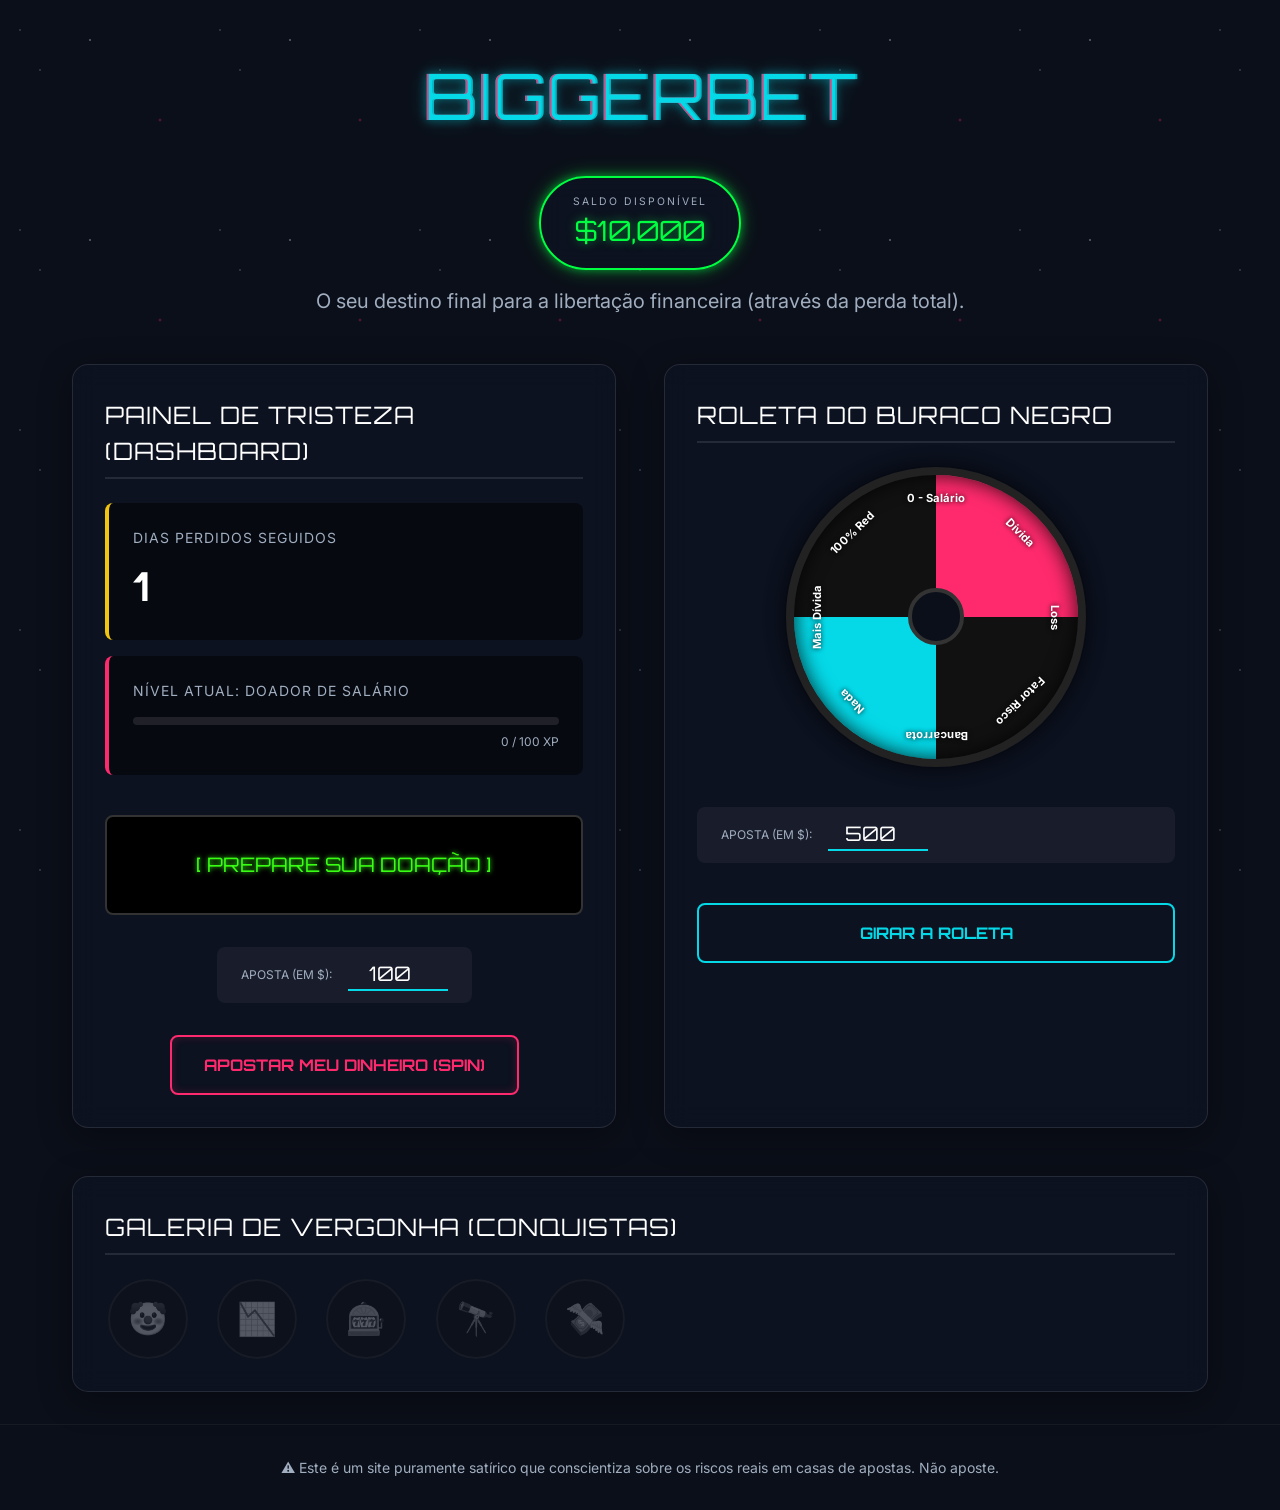
==== BiggerBet/index.html @ 5c7efc63 "projeto criado" ====
<title>BIGGERBET | Onde você perde seu dinheiro na velocidade da luz</title>
    
    <!-- Meta tags for SEO & Theme -->
    <meta name="description" content="Bem-vindo ao Cassino Intergaláctico, o site satírico em que você pode simular a evaporação do seu salário enquanto viaja na velocidade da luz. Sem chances de ganho, 100% loss.">
    <meta name="theme-color" content="#0b0f19">

    <!-- Fonts: Inter and Orbitron for sci-fi look -->
    <link rel="preconnect" href="https://fonts.googleapis.com">
    <link rel="preconnect" href="https://fonts.gstatic.com" crossorigin>
    <link href="https://fonts.googleapis.com/css2?family=Inter:wght@400;500;700&family=Orbitron:wght@500;700;900&display=swap" rel="stylesheet">
    
    <!-- Stylesheets -->
    <link rel="stylesheet" href="css/reset.css">
    <link rel="stylesheet" href="css/base.css">
    <link rel="stylesheet" href="css/layout.css">
    <link rel="stylesheet" href="css/components.css">
</head>
<body>
    <div class="starfield"></div>

    <header class="app-header">
        <div class="logo-container">
            <h1 class="glitch-text" data-text="BIGGERBET">BIGGERBET</h1>
            <div class="wallet-badge glass" id="wallet-badge">
                <span class="wallet-label">SALDO DISPONÍVEL</span>
                <span class="wallet-value" id="wallet-balance">$10,000</span>
            </div>
        </div>
        <p class="tagline">O seu destino final para a libertação financeira (através da perda total).</p>
    </header>

    <main class="container">
        <!-- 1. Neon-Lit Slot-Machine Dashboard -->
        <section class="panel glass slot-panel" id="dashboard">
            <header class="panel-header">
                <h2>Painel de Tristeza (Dashboard)</h2>
            </header>
            <div class="stats-container">
                <div class="stat-box neon-border warning">
                    <span class="stat-label">Dias Perdidos Seguidos</span>
                    <span class="stat-value" id="days-lost-counter">0</span>
                </div>
                <div class="stat-box neon-border danger">
                    <span class="stat-label">Nível Atual: <span id="user-level-name">Doador de Salário</span></span>
                    <div class="xp-bar-container">
                        <div class="xp-bar-fill" id="xp-bar-fill"></div>
                    </div>
                    <span class="xp-text" id="xp-text">0 / 100 XP</span>
                </div>
            </div>
            <div class="slot-machine">
                <div class="slot-display" id="slot-display">
                    [ PREPARE SUA DOAÇÃO ]
                </div>
                <div class="bet-controls">
                    <label for="slot-bet">Aposta (em $):</label>
                    <input type="number" id="slot-bet" value="100" min="1" step="10">
                </div>
                <button class="btn btn-primary btn-glitch" id="btn-spin-slot">
                    <span class="btn-text">APOSTAR MEU DINHEIRO (Spin)</span>
                </button>
            </div>
        </section>

        <!-- 2. Galactic Roulette Table -->
        <section class="panel glass roulette-panel" id="roulette">
            <header class="panel-header">
                <h2>Roleta do Buraco Negro</h2>
            </header>
            <div class="roulette-container">
                <div class="roulette-wheel" id="roulette-wheel">
                    <div class="center-hole"></div>
                    <!-- Segments will be rendered via CSS/JS -->
                </div>
                <div class="roulette-tooltip" id="roulette-tooltip">
                    Gire para descobrir como se endividar mais!
                </div>
            </div>
            <div class="bet-controls">
                <label for="roulette-bet">Aposta (em $):</label>
                <input type="number" id="roulette-bet" value="500" min="1" step="50">
            </div>
            <button class="btn btn-secondary btn-glow" id="btn-spin-roulette">
                <span class="btn-text">GIRAR A ROLETA</span>
            </button>
        </section>

        <!-- 3. Interstellar Achievement Wall -->
        <section class="panel glass achievements-panel" id="achievements">
            <header class="panel-header">
                <h2>Galeria de Vergonha (Conquistas)</h2>
            </header>
            <div class="achievements-grid" id="achievements-grid">
                <!-- Achievement Medals will be dynamically injected here -->
            </div>
        </section>
    </main>

    <footer class="app-footer">
        <p>⚠️ Este é um site puramente satírico que conscientiza sobre os riscos reais em casas de apostas. Não aposte.</p>
    </footer>

    <!-- Scripts -->
    <script type="module" src="js/main.js"></script>
</body>
</html>
---- BiggerBet/css/base.css ----
/* base.css – Colors, Typography, Variables & Global Styles */

:root {
    /* Color Palette */
    --bg-dark: #0b0f19;
    --bg-dark-glass: rgba(14, 21, 37, 0.6);
    
    --neon-pink: #ff2a6d;
    --neon-cyan: #05d9e8;
    --neon-yellow: #f1c40f;
    --neon-green: #39ff14;
    --neon-money: #00ff41;
    
    --text-primary: #ffffff;
    --text-secondary: #a0aec0;
    
    /* Typography */
    --font-sans: 'Inter', system-ui, -apple-system, sans-serif;
    --font-display: 'Orbitron', sans-serif;
    
    /* Effects */
    --shadow-neon-pink: 0 0 10px rgba(255, 42, 109, 0.5), 0 0 20px rgba(255, 42, 109, 0.3);
    --shadow-neon-cyan: 0 0 10px rgba(5, 217, 232, 0.5), 0 0 20px rgba(5, 217, 232, 0.3);
    --shadow-neon-money: 0 0 10px rgba(0, 255, 65, 0.5), 0 0 20px rgba(0, 255, 65, 0.3);
    --transition-fast: 0.2s ease;
    --transition-medium: 0.4s ease;
}

body {
    font-family: var(--font-sans);
    color: var(--text-primary);
    background-color: var(--bg-dark);
    display: flex;
    flex-direction: column;
    min-height: 100vh;
    overflow-x: hidden;
    position: relative;
}

/* Animated Starfield Background */
body::before {
    content: '';
    position: fixed;
    top: 0; left: 0; width: 100%; height: 100%;
    background-image: 
        radial-gradient(1px 1px at 20px 30px, #ffffff, rgba(0,0,0,0)),
        radial-gradient(1px 1px at 40px 70px, #ffffff, rgba(0,0,0,0)),
        radial-gradient(1.5px 1.5px at 90px 40px, #ffffff, rgba(0,0,0,0)),
        radial-gradient(2px 2px at 160px 120px, rgba(255,42,109,0.8), rgba(0,0,0,0));
    background-repeat: repeat;
    background-size: 200px 200px;
    animation: stars 100s linear infinite;
    z-index: -1;
    opacity: 0.5;
}

@keyframes stars {
    0% { background-position: 0 0; }
    100% { background-position: -1000px 1000px; }
}

h1, h2, h3 {
    font-family: var(--font-display);
    letter-spacing: 1px;
    text-transform: uppercase;
}

/* Glassmorphism utility */
.glass {
    background: var(--bg-dark-glass);
    backdrop-filter: blur(12px);
    -webkit-backdrop-filter: blur(12px);
    border: 1px solid rgba(255, 255, 255, 0.1);
    box-shadow: 0 8px 32px 0 rgba(0, 0, 0, 0.37);
}
---- BiggerBet/css/layout.css ----
/* layout.css – Structure and Grid */

.container {
    max-width: 1200px;
    margin: 0 auto;
    padding: 2rem;
    display: grid;
    grid-template-columns: 1fr;
    gap: 3rem;
    flex: 1;
}

@media (min-width: 900px) {
    .container {
        grid-template-columns: 1fr 1fr;
        grid-template-areas: 
            "dash roulette"
            "achieve achieve";
    }
    
    #dashboard { grid-area: dash; }
    #roulette { grid-area: roulette; }
    #achievements { grid-area: achieve; }
}

.app-header {
    text-align: center;
    padding: 3rem 1rem 1rem;
}

.app-header h1 {
    font-size: clamp(2rem, 5vw, 4rem);
    color: var(--neon-cyan);
    margin-bottom: 0.5rem;
    text-shadow: var(--shadow-neon-cyan);
}

.app-header .tagline {
    color: var(--text-secondary);
    font-size: clamp(1rem, 2vw, 1.25rem);
}

.app-footer {
    text-align: center;
    padding: 2rem;
    color: var(--text-secondary);
    font-size: 0.875rem;
    border-top: 1px solid rgba(255, 255, 255, 0.05);
    margin-top: auto;
}

.panel {
    border-radius: 16px;
    padding: 2rem;
    display: flex;
    flex-direction: column;
    gap: 1.5rem;
}

.panel-header h2 {
    font-size: 1.5rem;
    color: var(--text-primary);
    border-bottom: 2px solid rgba(255, 255, 255, 0.1);
    padding-bottom: 0.5rem;
}
---- BiggerBet/css/components.css ----
/* components.css – Reusable UI Widgets */

/* 1. Glitch Text */
.glitch-text {
    position: relative;
    display: inline-block;
}

.glitch-text::before, .glitch-text::after {
    content: attr(data-text);
    position: absolute;
    top: 0;
    left: 0;
    width: 100%;
    height: 100%;
    opacity: 0.8;
}

.glitch-text::before {
    left: 2px;
    text-shadow: -2px 0 var(--neon-pink);
    clip: rect(24px, 550px, 90px, 0);
    animation: glitch-anim 3s infinite linear alternate-reverse;
}

.glitch-text::after {
    left: -2px;
    text-shadow: -2px 0 var(--neon-cyan);
    clip: rect(85px, 550px, 140px, 0);
    animation: glitch-anim 2.5s infinite linear alternate-reverse;
}

@keyframes glitch-anim {
    0% { clip: rect(10px, 9999px, 31px, 0); }
    5% { clip: rect(70px, 9999px, 73px, 0); }
    10% { clip: rect(24px, 9999px, 86px, 0); }
    15% { clip: rect(98px, 9999px, 100px, 0); }
    20% { clip: rect(32px, 9999px, 93px, 0); }
    25% { clip: rect(4px, 9999px, 97px, 0); }
    100% { clip: rect(4px, 9999px, 97px, 0); }
}

/* 2. Buttons */
.btn {
    padding: 1rem 2rem;
    font-family: var(--font-display);
    font-weight: 700;
    font-size: 1rem;
    text-transform: uppercase;
    border-radius: 8px;
    position: relative;
    overflow: hidden;
    transition: var(--transition-medium);
    margin-top: 1rem;
}

/* Wallet Badge in Header */
.logo-container {
    display: flex;
    flex-direction: column;
    align-items: center;
    gap: 1.5rem;
    margin-bottom: 1rem;
}

.wallet-badge {
    padding: 1rem 2rem;
    border-radius: 50px;
    border: 2px solid var(--neon-money);
    box-shadow: var(--shadow-neon-money);
    display: flex;
    flex-direction: column;
    align-items: center;
}

.wallet-label {
    font-size: 0.65rem;
    color: var(--text-secondary);
    letter-spacing: 2px;
}

.wallet-value {
    font-family: var(--font-display);
    font-size: 1.75rem;
    color: var(--neon-money);
    text-shadow: 0 0 10px rgba(0, 255, 65, 0.5);
}

/* Bet Controls */
.bet-controls {
    display: flex;
    align-items: center;
    gap: 1rem;
    margin-top: 1rem;
    background: rgba(255, 255, 255, 0.05);
    padding: 0.75rem 1.5rem;
    border-radius: 8px;
}

.bet-controls label {
    font-size: 0.75rem;
    color: var(--text-secondary);
    text-transform: uppercase;
}

.bet-controls input {
    background: transparent;
    border: none;
    border-bottom: 2px solid var(--neon-cyan);
    color: #fff;
    font-family: var(--font-display);
    font-size: 1.25rem;
    width: 100px;
    text-align: center;
}

.bet-controls input:focus {
    outline: none;
    border-color: var(--neon-pink);
}

.btn-primary {
    background-color: transparent;
    border: 2px solid var(--neon-pink);
    color: var(--neon-pink);
    box-shadow: 0 0 10px rgba(255, 42, 109, 0.2) inset;
}

.btn-primary:hover, .btn-primary:active {
    background-color: var(--neon-pink);
    color: var(--bg-dark);
    box-shadow: var(--shadow-neon-pink);
}

.btn-secondary {
    background-color: transparent;
    border: 2px solid var(--neon-cyan);
    color: var(--neon-cyan);
}

.btn-secondary:hover, .btn-secondary:active {
    background-color: var(--neon-cyan);
    color: var(--bg-dark);
    box-shadow: var(--shadow-neon-cyan);
}

/* 3. Stat Boxes */
.stats-container {
    display: flex;
    flex-direction: column;
    gap: 1rem;
}

.stat-box {
    background: rgba(0, 0, 0, 0.5);
    padding: 1.5rem;
    border-radius: 8px;
    border-left: 4px solid transparent;
}

.stat-box.warning { border-left-color: var(--neon-yellow); }
.stat-box.danger { border-left-color: var(--neon-pink); }

.stat-label {
    display: block;
    color: var(--text-secondary);
    font-size: 0.875rem;
    margin-bottom: 0.5rem;
    text-transform: uppercase;
    letter-spacing: 1px;
}

.stat-value {
    font-family: var(--font-display);
    font-size: 2.5rem;
    font-weight: 700;
    color: var(--text-primary);
}

/* XP Bar */
.xp-bar-container {
    height: 8px;
    background: rgba(255, 255, 255, 0.1);
    border-radius: 4px;
    margin: 1rem 0 0.5rem;
    overflow: hidden;
}

.xp-bar-fill {
    height: 100%;
    background: linear-gradient(90deg, var(--neon-pink), var(--neon-yellow));
    width: 0%; /* Dynamic */
    transition: width 0.5s cubic-bezier(0.4, 0, 0.2, 1);
    box-shadow: 0 0 10px var(--neon-pink);
}

.xp-text {
    font-size: 0.75rem;
    color: var(--text-secondary);
    text-align: right;
    display: block;
}

/* 4. Slot Machine Display */
.slot-machine {
    margin-top: 1rem;
    display: flex;
    flex-direction: column;
    gap: 1rem;
    align-items: center;
}

.slot-display {
    width: 100%;
    background: #000;
    padding: 2rem 1rem;
    text-align: center;
    border: 2px solid #333;
    border-radius: 8px;
    font-family: var(--font-display);
    font-size: 1.25rem;
    color: var(--neon-green);
    text-transform: uppercase;
    text-shadow: 0 0 5px var(--neon-green);
    min-height: 100px;
    display: flex;
    align-items: center;
    justify-content: center;
}

.slot-display.spinning {
    animation: flash-danger 0.2s infinite;
}

@keyframes flash-danger {
    0% { color: var(--neon-pink); text-shadow: 0 0 10px var(--neon-pink); }
    50% { color: #fff; text-shadow: none; }
    100% { color: var(--neon-pink); text-shadow: 0 0 10px var(--neon-pink); }
}

/* 5. Roulette Wheel */
.roulette-container {
    position: relative;
    width: 100%;
    aspect-ratio: 1 / 1;
    max-width: 300px;
    margin: 0 auto;
}

.roulette-wheel {
    width: 100%;
    height: 100%;
    border-radius: 50%;
    background: conic-gradient(
        var(--neon-pink) 0deg 90deg, 
        #111 90deg 180deg, 
        var(--neon-cyan) 180deg 270deg, 
        #111 270deg 360deg
    );
    border: 8px solid #222;
    box-shadow: 0 0 20px rgba(0,0,0,0.8), inset 0 0 20px rgba(0,0,0,0.8);
    position: relative;
    display: flex;
    align-items: center;
    justify-content: center;
    transition: transform 3s cubic-bezier(0.25, 0.1, 0.25, 1);
}

.center-hole {
    width: 20%;
    height: 20%;
    background: var(--bg-dark);
    border-radius: 50%;
    border: 4px solid #333;
}

.roulette-tooltip {
    text-align: center;
    margin-top: 1.5rem;
    min-height: 48px;
    font-size: 1rem;
    color: var(--neon-yellow);
    font-style: italic;
    opacity: 0;
    transition: opacity 0.3s;
}

.roulette-tooltip.show { opacity: 1; }

/* 6. Achievement Grid & Medals */
.achievements-grid {
    display: grid;
    grid-template-columns: repeat(auto-fill, minmax(80px, 1fr));
    gap: 1.5rem;
    justify-items: center;
}

.medal {
    width: 80px;
    height: 80px;
    border-radius: 50%;
    background: #111;
    border: 2px solid #333;
    display: flex;
    align-items: center;
    justify-content: center;
    font-size: 2rem;
    opacity: 0.3;
    filter: grayscale(100%);
    position: relative;
    cursor: help;
    transition: var(--transition-medium);
}

.medal.unlocked {
    opacity: 1;
    filter: grayscale(0%);
    border-color: var(--neon-yellow);
    box-shadow: 0 0 15px rgba(241, 196, 15, 0.4);
    animation: unlock-pop 0.5s cubic-bezier(0.175, 0.885, 0.32, 1.275);
}

@keyframes unlock-pop {
    0% { transform: scale(0.8); }
    50% { transform: scale(1.1); box-shadow: 0 0 30px var(--neon-yellow); }
    100% { transform: scale(1); }
}

/* Tooltip for medals */
.medal::after {
    content: attr(data-tooltip);
    position: absolute;
    bottom: -120%;
    left: 50%;
    transform: translateX(-50%);
    background: rgba(0,0,0,0.9);
    color: #fff;
    padding: 0.5rem;
    border-radius: 4px;
    font-size: 0.75rem;
    width: max-content;
    max-width: 200px;
    text-align: center;
    border: 1px solid var(--neon-yellow);
    opacity: 0;
    pointer-events: none;
    transition: var(--transition-fast);
    z-index: 10;
}

.medal:hover::after {
    opacity: 1;
    bottom: -100%;
}
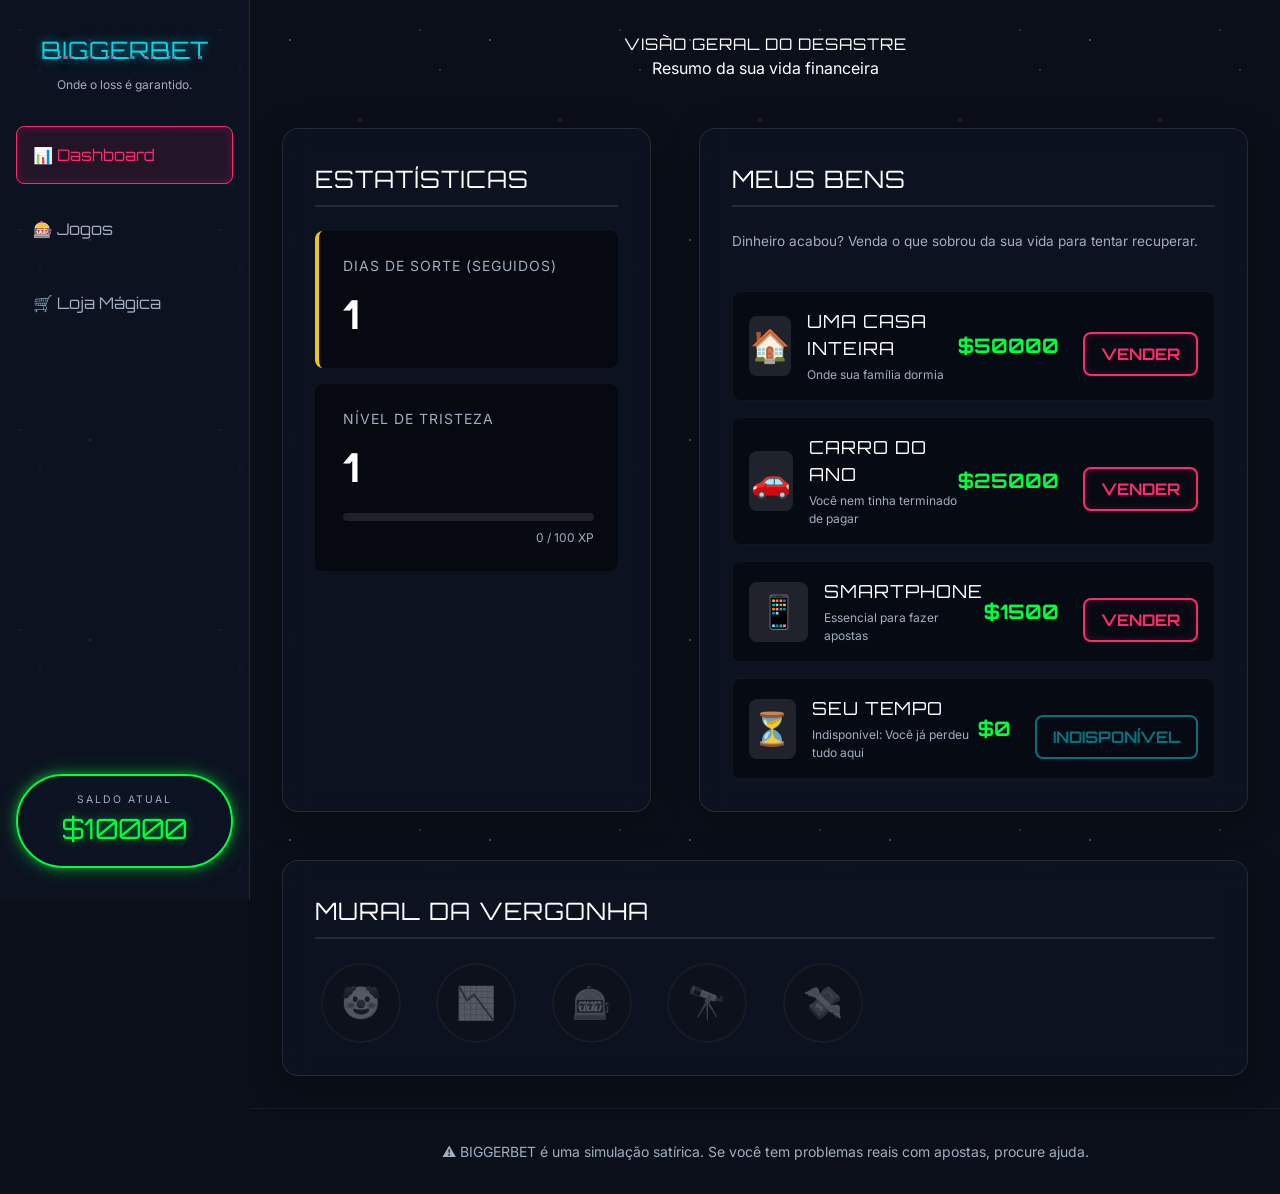
==== commit 21475fbf: "vida do usaurio e dashboard atualizados" ====
--- a/BiggerBet/index.html
+++ b/BiggerBet/index.html
@@ -1,106 +1,116 @@
-    <title>BIGGERBET | Onde você perde seu dinheiro na velocidade da luz</title>
+<!DOCTYPE html>
+<html lang="pt-BR">
+<head>
+    <meta charset="UTF-8">
+    <meta name="viewport" content="width=device-width, initial-scale=1.0">
+    <title>BIGGERBET | Dashboard</title>
     
-    <!-- Meta tags for SEO & Theme -->
-    <meta name="description" content="Bem-vindo ao Cassino Intergaláctico, o site satírico em que você pode simular a evaporação do seu salário enquanto viaja na velocidade da luz. Sem chances de ganho, 100% loss.">
-    <meta name="theme-color" content="#0b0f19">
-
-    <!-- Fonts: Inter and Orbitron for sci-fi look -->
-    <link rel="preconnect" href="https://fonts.googleapis.com">
-    <link rel="preconnect" href="https://fonts.gstatic.com" crossorigin>
-    <link href="https://fonts.googleapis.com/css2?family=Inter:wght@400;500;700&family=Orbitron:wght@500;700;900&display=swap" rel="stylesheet">
+    <!-- Fonts -->
+    <link href="https://fonts.googleapis.com/css2?family=Orbitron:wght@400;700;900&family=Inter:wght@400;600&display=swap" rel="stylesheet">
     
-    <!-- Stylesheets -->
-    <link rel="stylesheet" href="css/reset.css">
-    <link rel="stylesheet" href="css/base.css">
-    <link rel="stylesheet" href="css/layout.css">
-    <link rel="stylesheet" href="css/components.css">
+    <!-- Styles -->
+    <link rel="stylesheet" href="./css/reset.css">
+    <link rel="stylesheet" href="./css/base.css">
+    <link rel="stylesheet" href="./css/layout.css">
+    <link rel="stylesheet" href="./css/components.css">
 </head>
 <body>
-    <div class="starfield"></div>
 
-    <header class="app-header">
-        <div class="logo-container">
-            <h1 class="glitch-text" data-text="BIGGERBET">BIGGERBET</h1>
-            <div class="wallet-badge glass" id="wallet-badge">
-                <span class="wallet-label">SALDO DISPONÍVEL</span>
-                <span class="wallet-value" id="wallet-balance">$10,000</span>
+    <div class="app-wrapper">
+        <!-- Sidebar Navigation -->
+        <aside class="sidebar">
+            <div class="sidebar-logo">
+                <h1 class="glitch-text" data-text="BIGGERBET">BIGGERBET</h1>
+                <p class="tagline">Onde o loss é garantido.</p>
             </div>
-        </div>
-        <p class="tagline">O seu destino final para a libertação financeira (através da perda total).</p>
-    </header>
-
-    <main class="container">
-        <!-- 1. Neon-Lit Slot-Machine Dashboard -->
-        <section class="panel glass slot-panel" id="dashboard">
-            <header class="panel-header">
-                <h2>Painel de Tristeza (Dashboard)</h2>
-            </header>
-            <div class="stats-container">
-                <div class="stat-box neon-border warning">
-                    <span class="stat-label">Dias Perdidos Seguidos</span>
-                    <span class="stat-value" id="days-lost-counter">0</span>
-                </div>
-                <div class="stat-box neon-border danger">
-                    <span class="stat-label">Nível Atual: <span id="user-level-name">Doador de Salário</span></span>
-                    <div class="xp-bar-container">
-                        <div class="xp-bar-fill" id="xp-bar-fill"></div>
-                    </div>
-                    <span class="xp-text" id="xp-text">0 / 100 XP</span>
+            
+            <nav>
+                <ul class="nav-links">
+                    <li><a href="index.html" class="active">📊 Dashboard</a></li>
+                    <li><a href="games.html">🎰 Jogos</a></li>
+                    <li><a href="shop.html">🛒 Loja Mágica</a></li>
+                </ul>
+            </nav>
+            
+            <div style="margin-top: auto;">
+                <div class="wallet-badge glass">
+                    <span class="wallet-label">SALDO ATUAL</span>
+                    <span class="wallet-value" id="wallet-balance">$10000</span>
                 </div>
             </div>
-            <div class="slot-machine">
-                <div class="slot-display" id="slot-display">
-                    [ PREPARE SUA DOAÇÃO ]
-                </div>
-                <div class="bet-controls">
-                    <label for="slot-bet">Aposta (em $):</label>
-                    <input type="number" id="slot-bet" value="100" min="1" step="10">
-                </div>
-                <button class="btn btn-primary btn-glitch" id="btn-spin-slot">
-                    <span class="btn-text">APOSTAR MEU DINHEIRO (Spin)</span>
-                </button>
+        </aside>
+
+        <!-- Main Content -->
+        <main class="main-content">
+            <header class="app-header">
+                <h2>VISÃO GERAL DO DESASTRE</h2>
+                <p class="tagline">Resumo da sua vida financeira</p>
+            </header>
+
+            <div class="container dashboard-grid">
+                
+                <!-- Dashboard / Stats Box -->
+                <section id="dashboard" class="panel glass">
+                    <div class="panel-header">
+                        <h2>Estatísticas</h2>
+                    </div>
+                    
+                    <div class="stats-container">
+                        <div class="stat-box warning">
+                            <span class="stat-label">Dias de Sorte (Seguidos)</span>
+                            <span class="stat-value" id="days-lost-counter">0</span>
+                        </div>
+                        
+                        <div class="stat-box">
+                            <span class="stat-label">Nível de Tristeza</span>
+                            <span class="stat-value" id="user-level-name">1</span>
+                            
+                            <div class="xp-bar-container" title="100 XP para próximo nível">
+                                <div class="xp-bar-fill" id="xp-bar" style="width: 0%"></div>
+                            </div>
+                            <span class="xp-text" id="xp-text">0 / 100 XP</span>
+                        </div>
+                    </div>
+                </section>
+
+                <!-- Assets / Life System -->
+                <section id="assets" class="panel glass">
+                    <div class="panel-header">
+                        <h2>Meus Bens</h2>
+                    </div>
+                    <p style="color: var(--text-secondary); font-size: 0.85rem; margin-bottom: 1rem;">
+                        Dinheiro acabou? Venda o que sobrou da sua vida para tentar recuperar.
+                    </p>
+                    <div class="assets-list" id="assets-list">
+                        <!-- Populated by JS -->
+                    </div>
+                </section>
+
+                <!-- Achievements Wall -->
+                <section id="achievements" class="panel glass">
+                    <div class="panel-header">
+                        <h2>Mural da Vergonha</h2>
+                    </div>
+                    
+                    <div class="achievements-grid" id="achievements-grid">
+                        <div class="medal" id="ach-firstLoss" data-tooltip="Primeiro Loss: Parabéns, o primeiro de muitos.">💀</div>
+                        <div class="medal" id="ach-faithfulRed" data-tooltip="Fiel ao Red: Voltou pro segundo dia de sofrimento.">🔥</div>
+                        <div class="medal" id="ach-spinAddict" data-tooltip="Viciado em Girar: 5 giros no mesmo dia.">🎰</div>
+                        <div class="medal" id="ach-goneBroke" data-tooltip="Falência Total: Zicou bonito, saldo chegou a zero.">💸</div>
+                        <div class="medal" id="ach-brokeAstronomer" data-tooltip="Estatístico Iludido: Girou a roleta achando que ganhava.">🔭</div>
+                    </div>
+                </section>
+
             </div>
-        </section>
 
-        <!-- 2. Galactic Roulette Table -->
-        <section class="panel glass roulette-panel" id="roulette">
-            <header class="panel-header">
-                <h2>Roleta do Buraco Negro</h2>
-            </header>
-            <div class="roulette-container">
-                <div class="roulette-wheel" id="roulette-wheel">
-                    <div class="center-hole"></div>
-                    <!-- Segments will be rendered via CSS/JS -->
-                </div>
-                <div class="roulette-tooltip" id="roulette-tooltip">
-                    Gire para descobrir como se endividar mais!
-                </div>
-            </div>
-            <div class="bet-controls">
-                <label for="roulette-bet">Aposta (em $):</label>
-                <input type="number" id="roulette-bet" value="500" min="1" step="50">
-            </div>
-            <button class="btn btn-secondary btn-glow" id="btn-spin-roulette">
-                <span class="btn-text">GIRAR A ROLETA</span>
-            </button>
-        </section>
+            <footer class="app-footer">
+                <p>⚠️ BIGGERBET é uma simulação satírica. Se você tem problemas reais com apostas, procure ajuda.</p>
+            </footer>
+        </main>
+    </div>
 
-        <!-- 3. Interstellar Achievement Wall -->
-        <section class="panel glass achievements-panel" id="achievements">
-            <header class="panel-header">
-                <h2>Galeria de Vergonha (Conquistas)</h2>
-            </header>
-            <div class="achievements-grid" id="achievements-grid">
-                <!-- Achievement Medals will be dynamically injected here -->
-            </div>
-        </section>
-    </main>
+    <div id="toast-container" style="position: fixed; bottom: 20px; right: 20px; display: flex; flex-direction: column; gap: 10px; z-index: 1000;"></div>
 
-    <footer class="app-footer">
-        <p>⚠️ Este é um site puramente satírico que conscientiza sobre os riscos reais em casas de apostas. Não aposte.</p>
-    </footer>
-
-    <!-- Scripts -->
-    <script type="module" src="js/main.js"></script>
+    <script type="module" src="./js/main.js"></script>
 </body>
-</html>
+</html>
--- a/BiggerBet/css/layout.css
+++ b/BiggerBet/css/layout.css
@@ -1,4 +1,82 @@
 /* layout.css – Structure and Grid */
+
+.app-wrapper {
+    display: flex;
+    min-height: 100vh;
+    width: 100%;
+}
+
+/* Sidebar Navigation */
+.sidebar {
+    width: 250px;
+    background: var(--bg-dark-glass);
+    border-right: 1px solid rgba(255, 255, 255, 0.1);
+    display: flex;
+    flex-direction: column;
+    padding: 2rem 1rem;
+    position: fixed;
+    height: 100vh;
+    overflow-y: auto;
+    z-index: 100;
+}
+
+.sidebar-logo {
+    text-align: center;
+    margin-bottom: 2rem;
+}
+
+.sidebar-logo h1 {
+    color: var(--neon-cyan);
+    font-size: 1.5rem;
+    text-shadow: var(--shadow-neon-cyan);
+    margin-bottom: 0.5rem;
+}
+
+.sidebar-logo .tagline {
+    font-size: 0.75rem;
+    color: var(--text-secondary);
+}
+
+.nav-links {
+    display: flex;
+    flex-direction: column;
+    gap: 1rem;
+    list-style: none;
+    padding: 0;
+    margin: 0;
+}
+
+.nav-links a {
+    color: var(--text-secondary);
+    text-decoration: none;
+    padding: 1rem;
+    border-radius: 8px;
+    transition: var(--transition-medium);
+    display: block;
+    font-family: var(--font-display);
+    border: 1px solid transparent;
+}
+
+.nav-links a:hover, .nav-links a.active {
+    color: var(--neon-pink);
+    background: rgba(255, 42, 109, 0.1);
+    border-color: var(--neon-pink);
+    box-shadow: 0 0 10px rgba(255, 42, 109, 0.2) inset;
+}
+
+/* Main Content */
+.main-content {
+    flex: 1;
+    margin-left: 250px;
+    display: flex;
+    flex-direction: column;
+    min-height: 100vh;
+}
+
+.app-header {
+    text-align: center;
+    padding: 2rem 1rem 1rem;
+}
 
 .container {
     max-width: 1200px;
@@ -8,36 +86,28 @@
     grid-template-columns: 1fr;
     gap: 3rem;
     flex: 1;
+    width: 100%;
 }
 
 @media (min-width: 900px) {
-    .container {
+    .container.dashboard-grid {
         grid-template-columns: 1fr 1fr;
         grid-template-areas: 
-            "dash roulette"
+            "dash assets"
             "achieve achieve";
     }
     
+    .container.games-grid {
+        grid-template-columns: 1fr 1fr;
+        grid-template-areas: 
+            "slot roulette";
+    }
+    
     #dashboard { grid-area: dash; }
+    #assets { grid-area: assets; }
+    #achievements { grid-area: achieve; }
+    #slot { grid-area: slot; }
     #roulette { grid-area: roulette; }
-    #achievements { grid-area: achieve; }
-}
-
-.app-header {
-    text-align: center;
-    padding: 3rem 1rem 1rem;
-}
-
-.app-header h1 {
-    font-size: clamp(2rem, 5vw, 4rem);
-    color: var(--neon-cyan);
-    margin-bottom: 0.5rem;
-    text-shadow: var(--shadow-neon-cyan);
-}
-
-.app-header .tagline {
-    color: var(--text-secondary);
-    font-size: clamp(1rem, 2vw, 1.25rem);
 }
 
 .app-footer {
--- a/BiggerBet/css/components.css
+++ b/BiggerBet/css/components.css
@@ -352,3 +352,79 @@
     opacity: 1;
     bottom: -100%;
 }
+
+/* 7. Assets / Life System */
+.assets-list {
+    display: flex;
+    flex-direction: column;
+    gap: 1rem;
+}
+
+.asset-item {
+    display: flex;
+    align-items: center;
+    justify-content: space-between;
+    background: rgba(0, 0, 0, 0.4);
+    padding: 1rem;
+    border-radius: 8px;
+    border: 1px solid rgba(255, 255, 255, 0.05);
+    transition: var(--transition-fast);
+}
+
+.asset-item:hover {
+    background: rgba(255, 255, 255, 0.05);
+    border-color: rgba(255, 255, 255, 0.2);
+}
+
+.asset-info {
+    display: flex;
+    align-items: center;
+    gap: 1rem;
+}
+
+.asset-icon {
+    font-size: 2rem;
+    background: rgba(255, 255, 255, 0.1);
+    width: 60px;
+    height: 60px;
+    display: flex;
+    align-items: center;
+    justify-content: center;
+    border-radius: 8px;
+}
+
+.asset-details h3 {
+    font-size: 1.125rem;
+    color: var(--text-primary);
+    margin-bottom: 0.25rem;
+}
+
+.asset-details p {
+    font-size: 0.75rem;
+    color: var(--text-secondary);
+}
+
+.asset-value {
+    color: var(--neon-money);
+    font-family: var(--font-display);
+    font-weight: 700;
+    margin-right: 1.5rem;
+    font-size: 1.25rem;
+}
+
+.asset-action {
+    display: flex;
+    align-items: center;
+}
+
+@media (max-width: 768px) {
+    .asset-item {
+        flex-direction: column;
+        align-items: flex-start;
+        gap: 1rem;
+    }
+    .asset-action {
+        width: 100%;
+        justify-content: space-between;
+    }
+}
